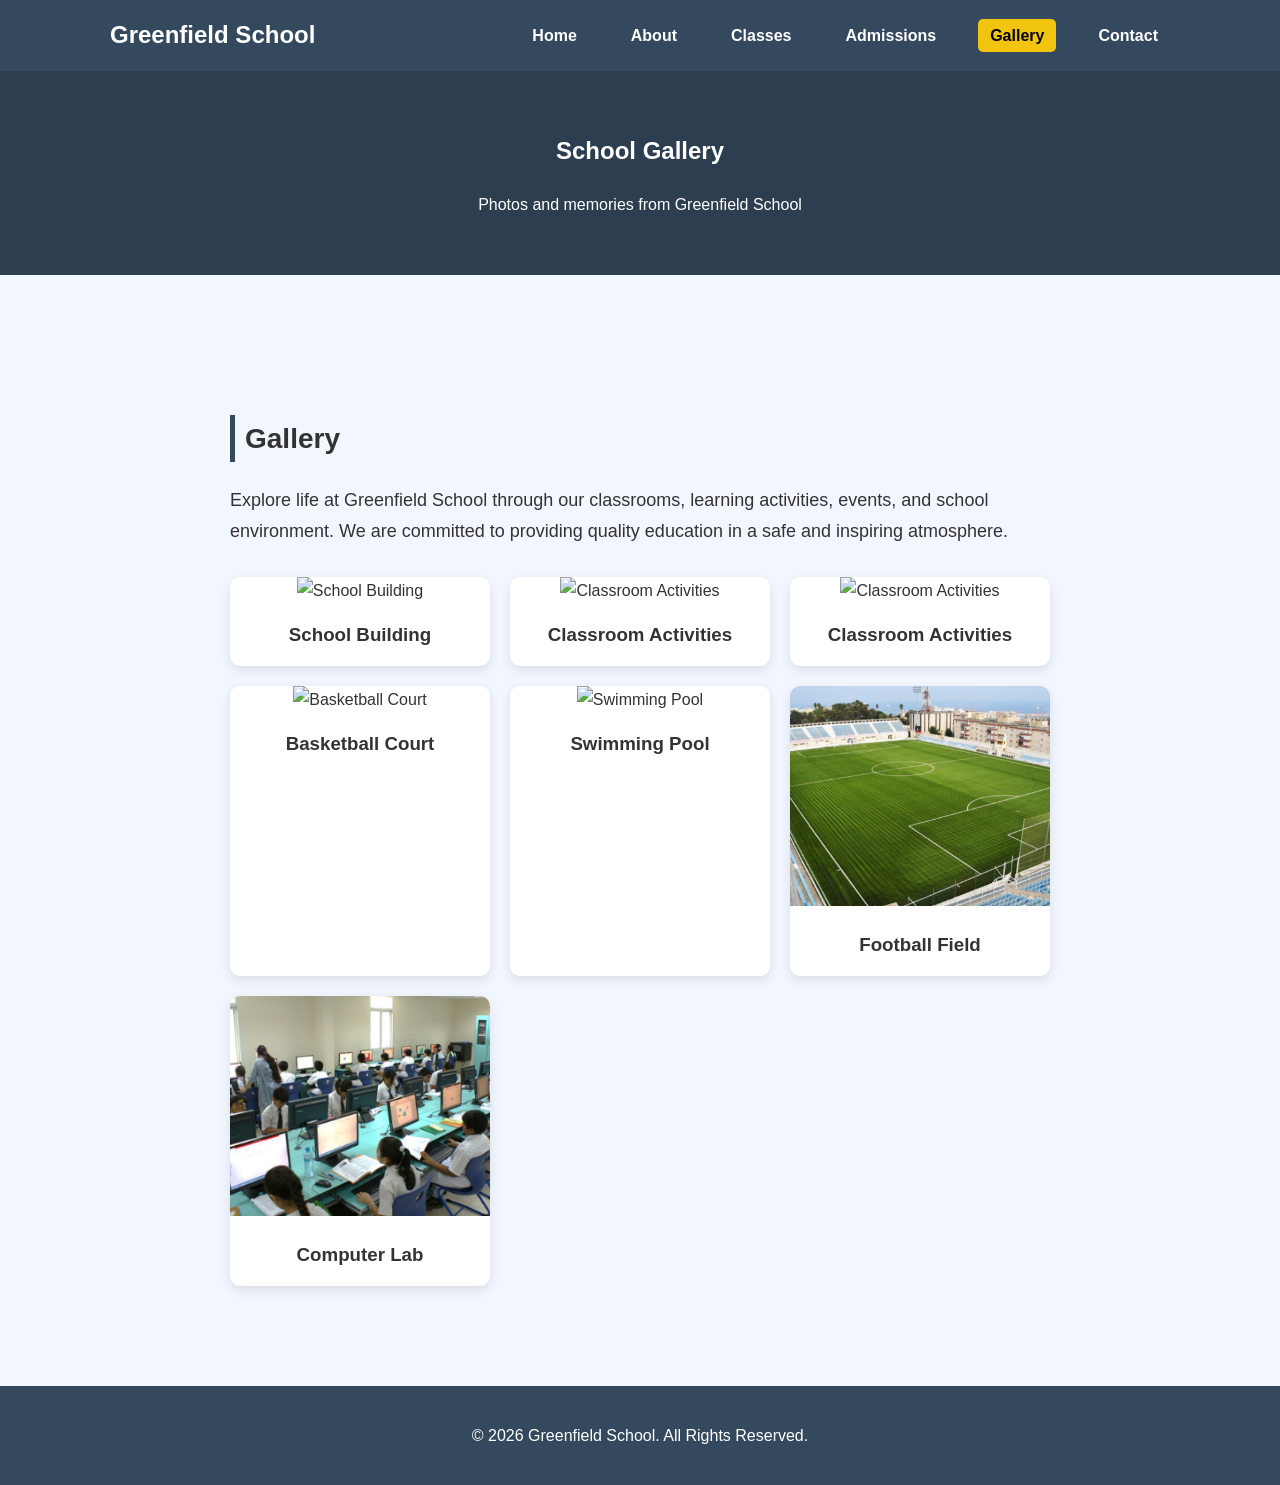
==== gallery.html @ f271b63b "Improve gallery page" ====
<!DOCTYPE html>
<html>
<head>
  <meta charset="UTF-8">
  <meta name="viewport" content="width=device-width, initial-scale=1.0">
  <title>Gallery - Greenfield School</title>
  <link rel="stylesheet" href="style.css">
</head>

<body>

<nav>
  <div class="container">

    <h2 class="logo">Greenfield School</h2>

    <ul>
      <li><a href="index.html">Home</a></li>
      <li><a href="about.html">About</a></li>
      <li><a href="classes.html">Classes</a></li>
      <li><a href="admissions.html">Admissions</a></li>
      <li><a href="gallery.html" class="active">Gallery</a></li>
      <li><a href="contact.html">Contact</a></li>
    </ul>

  </div>
</nav>

<section class="page-header">
  <div class="container">
    <h1>School Gallery</h1>
    <p>Photos and memories from Greenfield School</p>
  </div>
</section>

<section class="content">
  <div class="container">

    <h2>Gallery</h2>

    <p>
      Explore life at Greenfield School through our classrooms,
      learning activities, events, and school environment.
      We are committed to providing quality education in a safe
      and inspiring atmosphere.
    </p>

    <div class="gallery-grid">

      <div class="gallery-item">
        <img src="images/school 1.png" alt="School Building">
        <h3>School Building</h3>
      </div>
    
      <div class="gallery-item">
        <img src="images/school 2.png" alt="Classroom Activities">
        <h3>Classroom Activities</h3>
      </div>
    
      <div class="gallery-item">
        <img src="images/school 3.png" alt="Classroom Activities">
        <h3>Classroom Activities</h3>
      </div>
    
      <div class="gallery-item">
        <img src="images/school 4.png" alt="Basketball Court">
        <h3>Basketball Court</h3>
      </div>
    
      <div class="gallery-item">
        <img src="images/school 5.png" alt="Swimming Pool">
        <h3>Swimming Pool</h3>
      </div>
    
      <div class="gallery-item">
        <img src="images/school 6.jpg" alt="Football Field">
        <h3>Football Field</h3>
      </div>
    
      <div class="gallery-item">
        <img src="images/school 7.jpg" alt="Computer Lab">
        <h3>Computer Lab</h3>
      </div>
    
    </div>

  </div>
</section>

<footer>
  <div class="container">
    <p>&copy; 2026 Greenfield School. All Rights Reserved.</p>
  </div>
</footer>

</body>
</html>
---- style.css ----
/* GLOBAL RESET */
* {
  box-sizing: border-box;
}

body {
  font-family: 'Segoe UI', Tahoma, Geneva, Verdana, sans-serif;
  background-color: #f2f6ff;
  margin: 0;
  padding: 0;
  color: #333;
  line-height: 1.7;
}

html {
  scroll-behavior: smooth;
}

/* CONTAINER */
.container {
  max-width: 1100px;
  margin: auto;
  padding: 0 20px;
}

/* NAVIGATION */
nav {
  background-color: #34495e;
  padding: 15px 0;
  position: sticky;
  top: 0;
  z-index: 1000;
}

nav .container {
  display: flex;
  justify-content: space-between;
  align-items: center;
}

nav ul {
  list-style: none;
  display: flex;
  gap: 30px;
  margin: 0;
  padding: 0;
}

nav ul li a {
  color: white;
  text-decoration: none;
  font-weight: bold;
  padding: 8px 12px;
  border-radius: 5px;
  transition: 0.3s ease;
}

nav ul li a:hover {
  background-color: #f1c40f;
  color: black;
}
.logo {
  color: white;
  margin: 0;
  font-size: 24px;
}

/* HERO */
.hero {
  background: linear-gradient(rgba(44, 62, 80, 0.85), rgba(44, 62, 80, 0.85)),
              url('images/school.jpg') center/cover no-repeat;
  color: white;
  padding: 140px 20px;
  @media (max-width: 768px) {

    .hero {
      padding: 80px 20px;
    }
  
    .hero h1 {
      font-size: 30px;
    }
  
    .hero p {
      font-size: 16px;
    }
  
  }
  text-align: center;
}

.hero h1 {
  font-size: 52px;
  margin-bottom: 10px;
}

.hero p {
  font-size: 20px;
  opacity: 0.9;
}

/* BUTTON */
.btn {
  display: inline-block;
  margin-top: 15px;
  padding: 14px 26px;
  background-color: #f1c40f;
  color: black;
  text-decoration: none;
  border-radius: 6px;
  font-weight: bold;
  transition: 0.3s ease;
}

.btn:hover {
  transform: scale(1.05);
  background-color: #d4ac0d;
}

/* SECTIONS */
section {
  padding: 100px 20px;
}

/* FEATURES */
.features {
  text-align: center;
  background-color: #f2f6ff;
}

.feature-row {
  display: flex;
  gap: 20px;
  justify-content: center;
  flex-wrap: wrap;
}
.feature-box h3 {
  color: #34495e;
}

.feature-box {
  border-top: 4px solid #f1c40f;
}

.feature-box {
  background-color: white;
  padding: 25px;
  width: 260px;
  border-radius: 12px;
  box-shadow: 0 4px 12px rgba(0,0,0,0.08);
  transition: 0.3s ease;
}

.feature-box:hover {
  transform: translateY(-8px);
  box-shadow: 0 8px 20px rgba(0,0,0,0.15);
}

/* CONTENT */
.content {
  max-width: 900px;
  margin: auto;
}

.content h2 {
  margin-top: 40px;
  font-size: 28px;
  border-left: 5px solid #34495e;
  padding-left: 10px;
}

.content p,
.content ul {
  font-size: 18px;
}

.content ul {
  list-style: none;
  padding: 0;
}

.content ul li {
  background: white;
  margin: 10px 0;
  padding: 12px 15px;
  border-radius: 8px;
  box-shadow: 0 2px 8px rgba(0,0,0,0.06);
}

/* PAGE HEADER */
.page-header {
  background-color: #2c3e50;
  color: white;
  padding: 40px 20px;
  text-align: center;
}

/* RESPONSIVE */
@media (max-width: 768px) {

  nav .container {
    flex-direction: column;
    text-align: center;
  }

  nav ul {
    flex-wrap: wrap;
    justify-content: center;
    gap: 10px;
  }

}

  .hero h1 {
    font-size: 32px;
  }

  .hero p {
    font-size: 16px;
  }

  .feature-row {
    flex-direction: column;
    align-items: center;
  }

  .feature-box {
    width: 90%;
  }

.content p {
  transition: 0.3s ease;
}
footer {
  background-color: #34495e;
  color: white;
  text-align: center;
  padding: 20px;
}
nav ul li a.active {
  background-color: #f1c40f;
  color: black;
}
.contact-form {
  max-width: 500px;
  margin: 20px auto;
  display: flex;
  flex-direction: column;
  gap: 10px;
  background: white;
  padding: 20px;
  border-radius: 10px;
  box-shadow: 0 2px 10px rgba(0,0,0,0.1);
}

.contact-form input,
.contact-form textarea {
  padding: 10px;
  border: 1px solid #ccc;
  border-radius: 6px;
  font-size: 16px;
}

.contact-form button {
  padding: 12px;
  background: #34495e;
  color: white;
  border: none;
  border-radius: 6px;
  cursor: pointer;
  font-weight: bold;
}

.contact-form button:hover {
  background: #2c3e50;
}
.hero .btn {
  margin: 5px;
}
@media (max-width: 768px) {

  .btn {
    display: block;
    width: 80%;
    margin: 10px auto;
    text-align: center;
  }

}
.gallery-grid {
  display: grid;
  grid-template-columns: repeat(auto-fit, minmax(250px, 1fr));
  gap: 20px;
  margin-top: 30px;
}

.gallery-item {
  background: white;
  border-radius: 10px;
  overflow: hidden;
  box-shadow: 0 4px 12px rgba(0,0,0,0.1);
  text-align: center;
}

.gallery-item img {
  width: 100%;
  height: 220px;
  object-fit: cover;
}

.gallery-item h3 {
  padding: 15px;
  margin: 0;
}
.gallery-item {
  overflow: hidden;
}

.gallery-item img {
  transition: 0.4s ease;
}

.gallery-item:hover img {
  transform: scale(1.05);
}
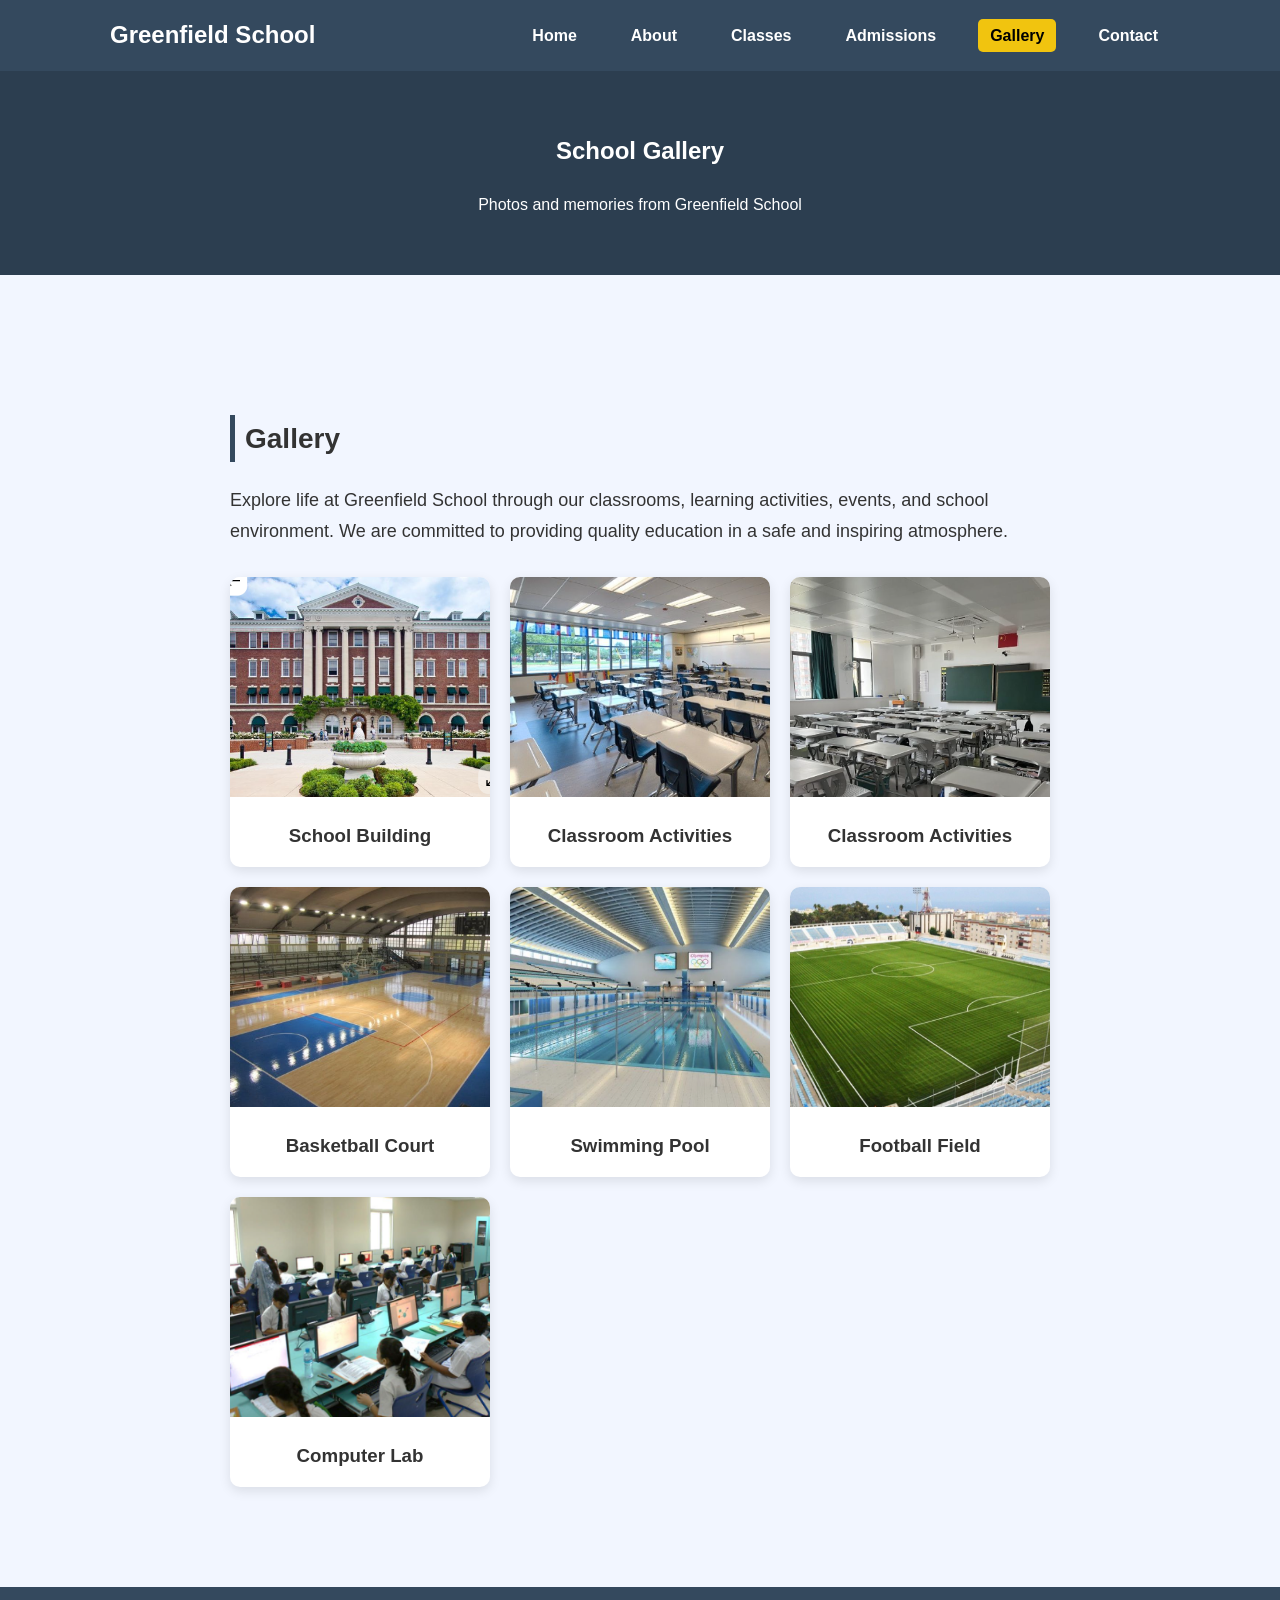
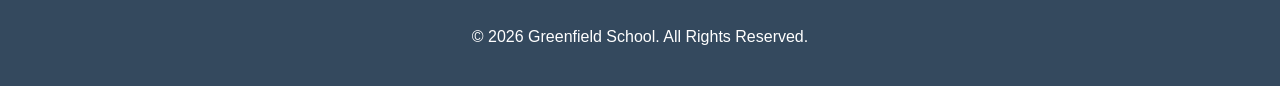
==== commit 544dbe42: "Fix gallery image filenames" ====
--- a/gallery.html
+++ b/gallery.html
@@ -48,27 +48,27 @@
     <div class="gallery-grid">
 
       <div class="gallery-item">
-        <img src="images/school 1.png" alt="School Building">
+        <img src="images/school1.png" alt="School Building">
         <h3>School Building</h3>
       </div>
     
       <div class="gallery-item">
-        <img src="images/school 2.png" alt="Classroom Activities">
+        <img src="images/school2.png" alt="Classroom Activities">
         <h3>Classroom Activities</h3>
       </div>
     
       <div class="gallery-item">
-        <img src="images/school 3.png" alt="Classroom Activities">
+        <img src="images/school3.png" alt="Classroom Activities">
         <h3>Classroom Activities</h3>
       </div>
     
       <div class="gallery-item">
-        <img src="images/school 4.png" alt="Basketball Court">
+        <img src="images/school4.png" alt="Basketball Court">
         <h3>Basketball Court</h3>
       </div>
     
       <div class="gallery-item">
-        <img src="images/school 5.png" alt="Swimming Pool">
+        <img src="images/school5.png" alt="Swimming Pool">
         <h3>Swimming Pool</h3>
       </div>
     
